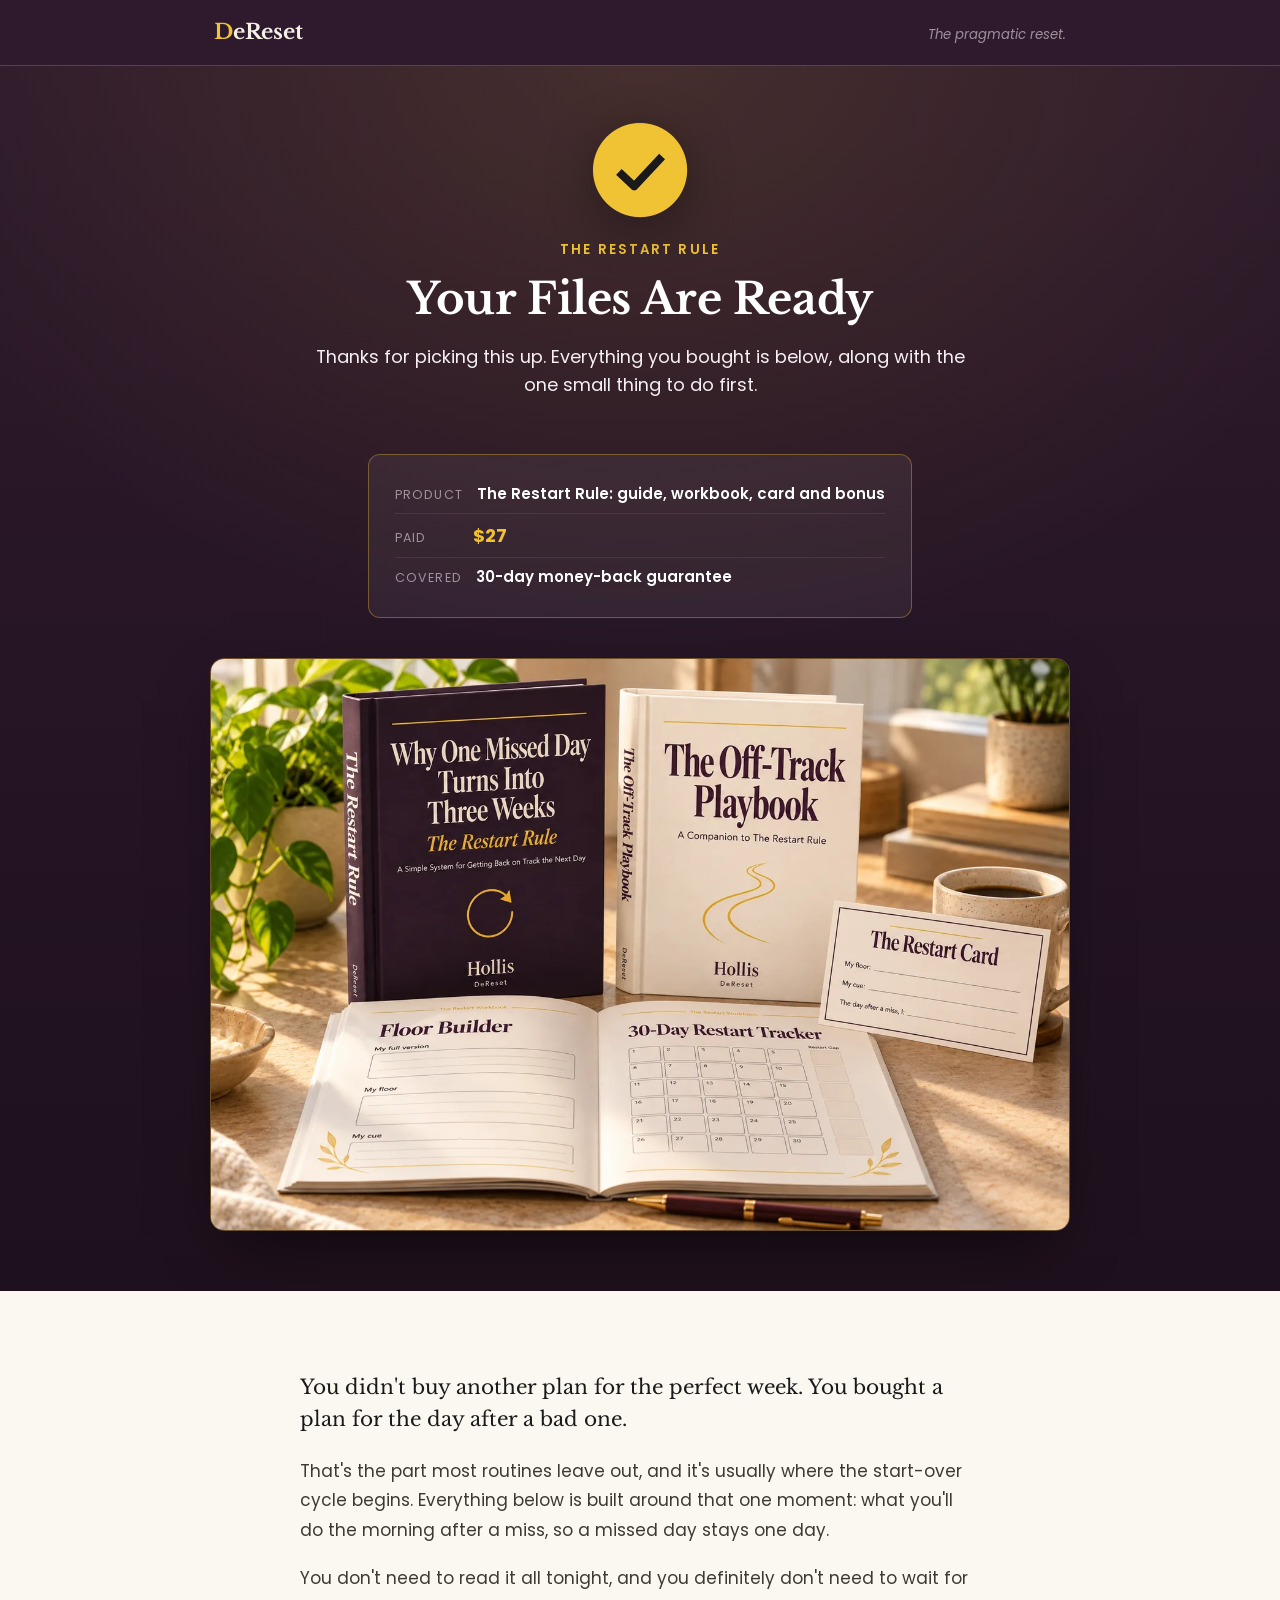
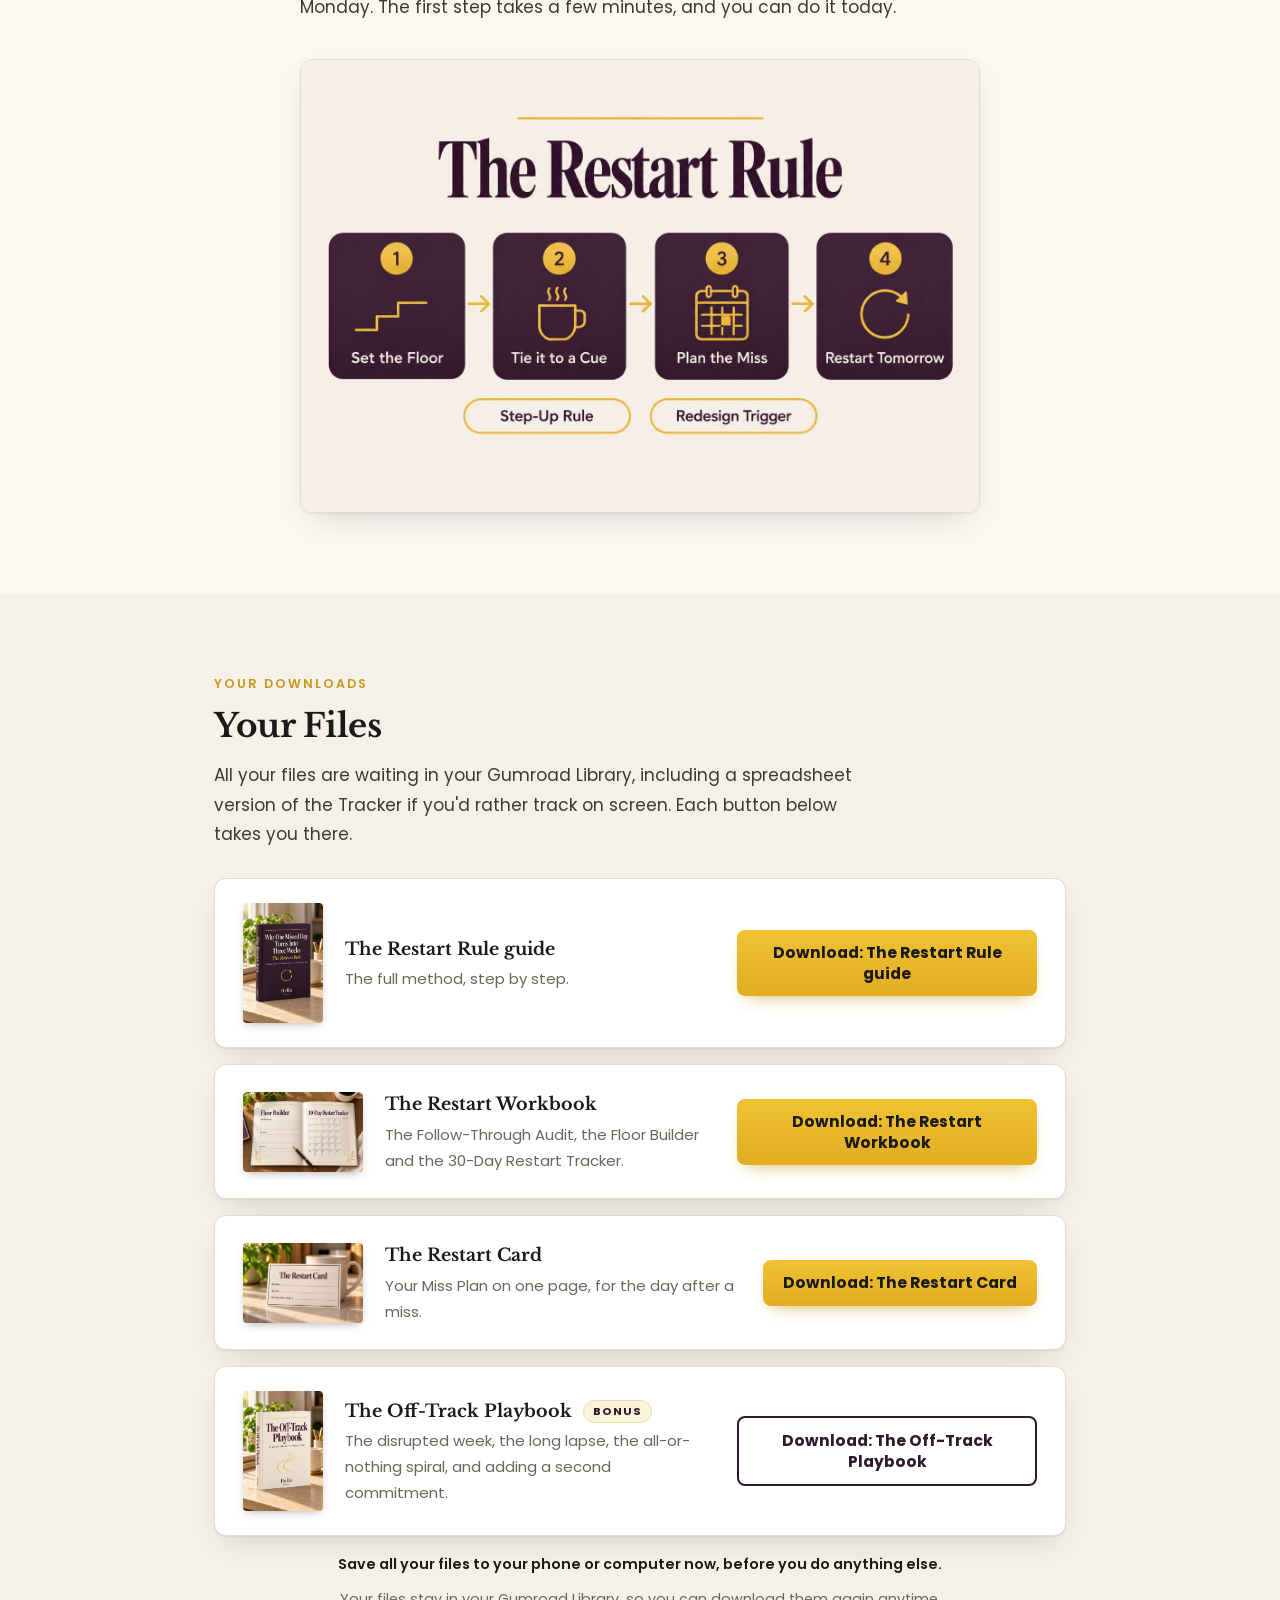
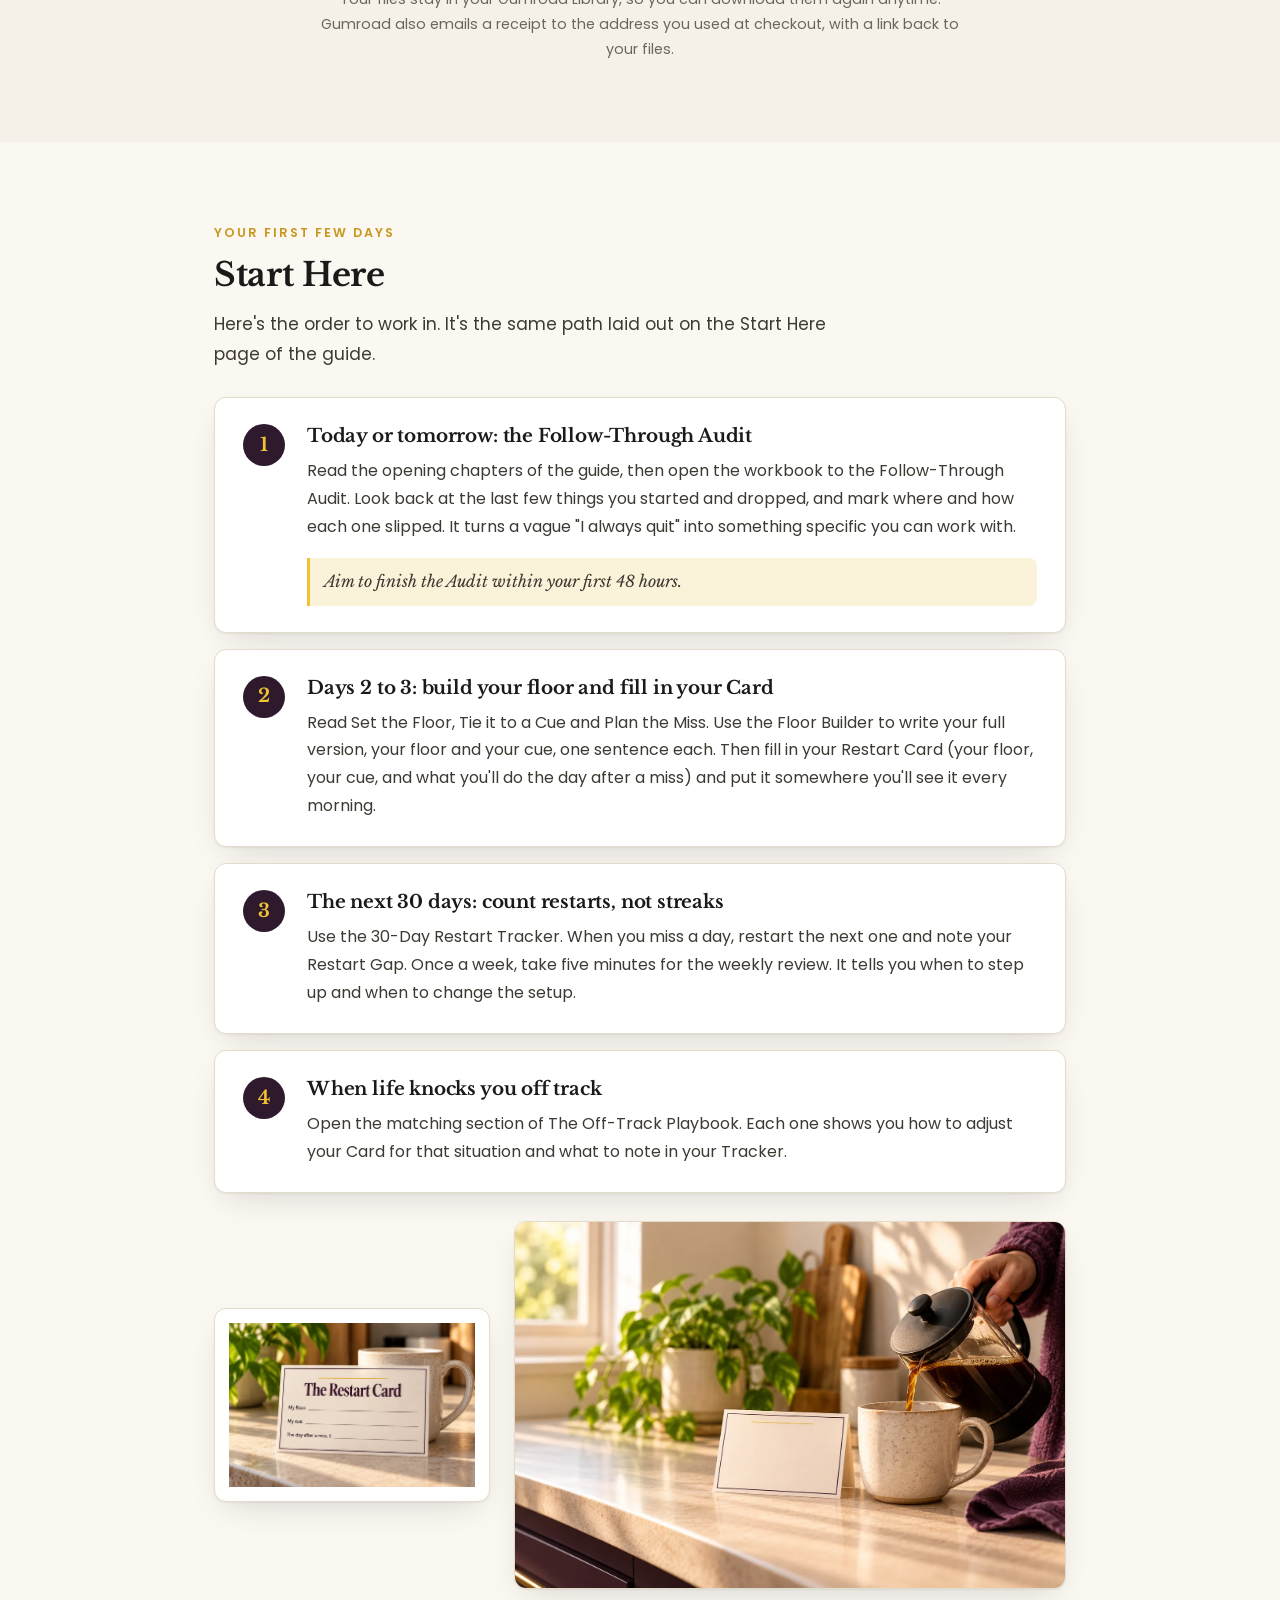
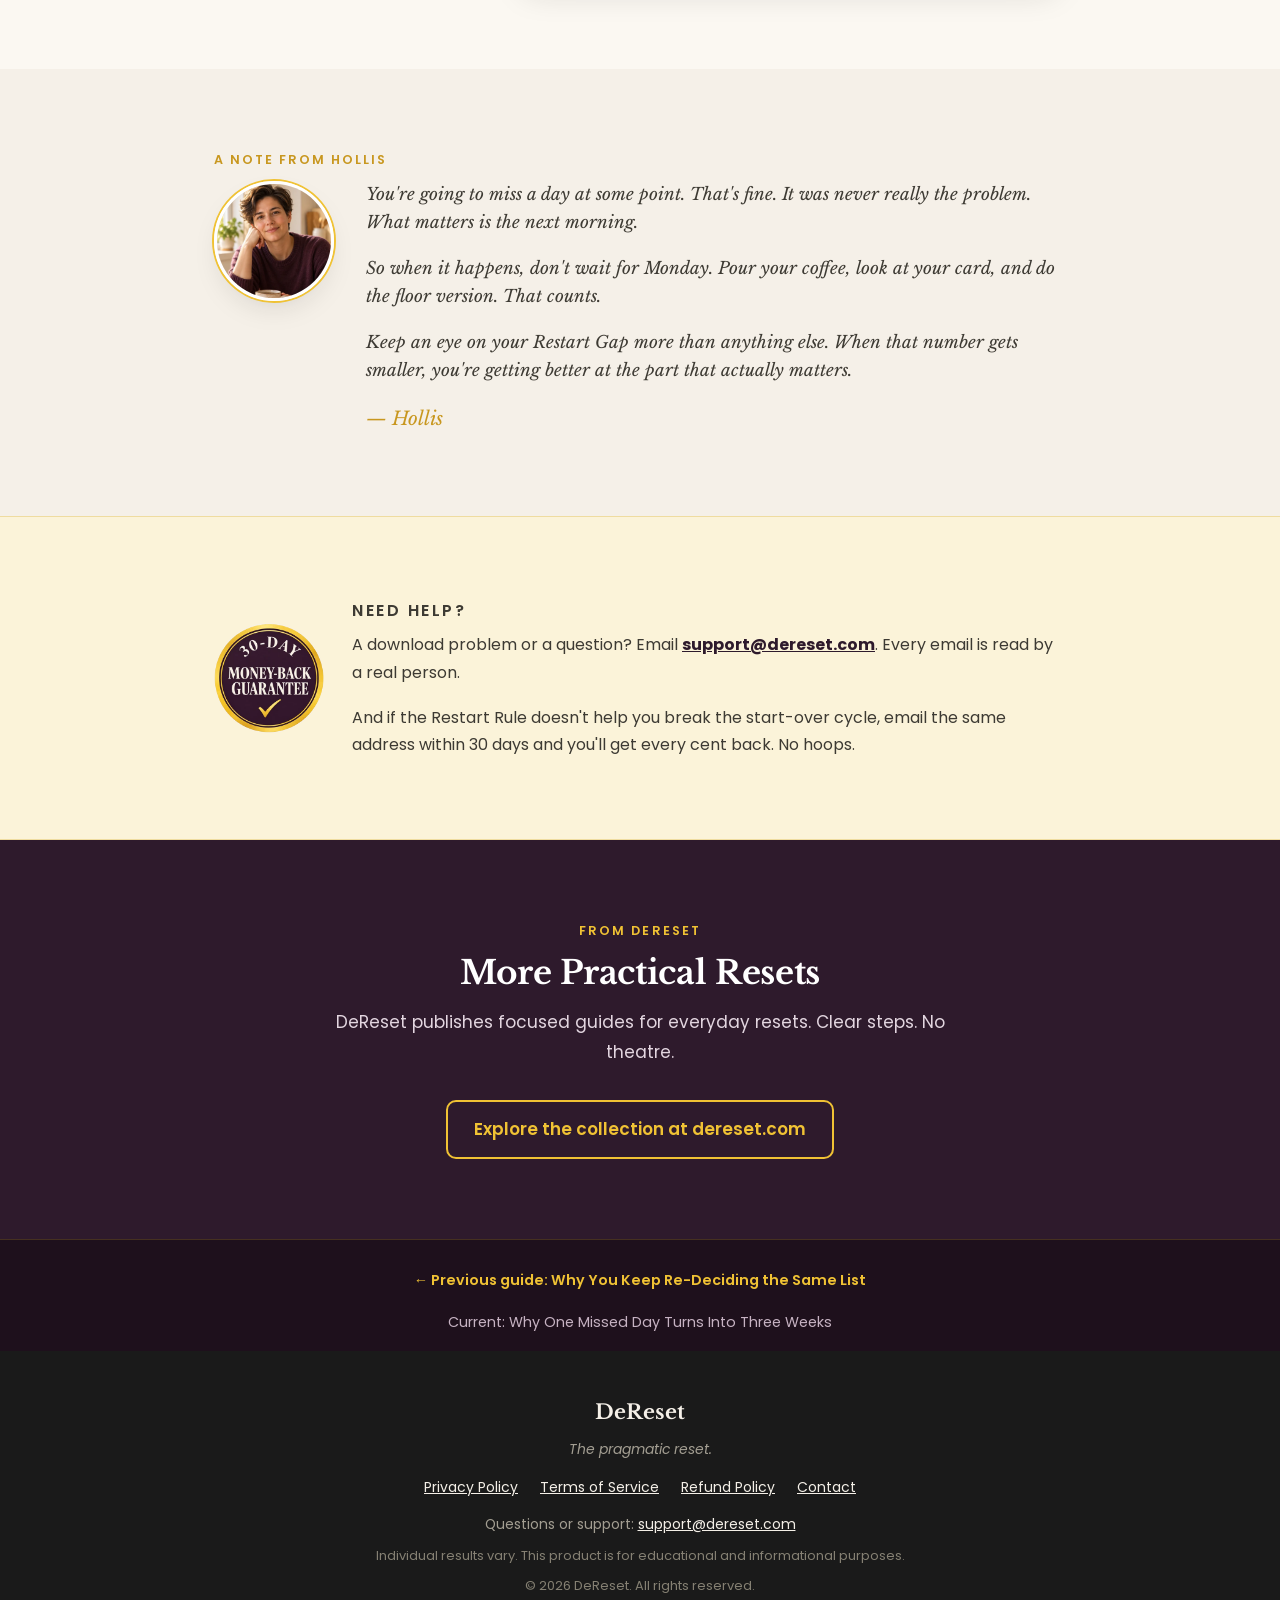
==== thank-you.html @ b69854fe "Add files via upload" ====
<!DOCTYPE html>
<html lang="en">
<head>
<meta charset="UTF-8">
<meta name="viewport" content="width=device-width, initial-scale=1.0">
<title>Your Restart Rule Files Are Ready | DeReset</title>
<meta name="robots" content="noindex">
<meta name="theme-color" content="#2e1a2c">
<link href="https://fonts.googleapis.com" rel="preconnect">
<link crossorigin="" href="https://fonts.gstatic.com" rel="preconnect">
<link href="https://fonts.googleapis.com/css2?family=Libre+Baskerville:ital,wght@0,400;0,700;1,400&amp;family=Poppins:wght@400;500;600;700&amp;display=swap" rel="stylesheet">
<link href="styles/thank-you.css" rel="stylesheet">
</head>
<body>

<a class="skip-link" href="#main">Skip to content</a>

<header class="brand-bar">
  <div class="container brand-bar-inner">
    <a class="brand-mark" href="https://dereset.com/">DeReset</a>
    <span class="brand-tag">The pragmatic reset.</span>
  </div>
</header>

<main id="main">

<section id="ty-hero">
  <div class="container">
    <img class="hero-check" src="assets/order-confirmed-check.webp" alt="Order confirmed" width="192" height="192">
    <p class="hero-eyebrow">The Restart Rule</p>
    <h1>Your Files Are Ready</h1>
    <p class="hero-sub">Thanks for picking this up. Everything you bought is below, along with the one small thing to do first.</p>
    <div class="order-confirmation-box">
      <div class="order-item"><span class="order-label">Product</span><span class="order-value">The Restart Rule: guide, workbook, card and bonus</span></div>
      <div class="order-item"><span class="order-label">Paid</span><span class="order-price">$27</span></div>
      <div class="order-item"><span class="order-label">Covered</span><span class="order-value">30-day money-back guarantee</span></div>
    </div>
    <figure class="ty-hero-media">
      <img src="assets/restart-rule-bundle.webp" alt="The Restart Rule guide, The Off-Track Playbook, The Restart Workbook and The Restart Card together on a sunlit counter" width="1400" height="933">
    </figure>
  </div>
</section>

<section id="ty-confirmation" class="band band-paper">
  <div class="container">
    <div class="ty-prose">
      <p class="ty-lead">You didn't buy another plan for the perfect week. You bought a plan for the day after a bad one.</p>
      <p>That's the part most routines leave out, and it's usually where the start-over cycle begins. Everything below is built around that one moment: what you'll do the morning after a miss, so a missed day stays one day.</p>
      <p>You don't need to read it all tonight, and you definitely don't need to wait for Monday. The first step takes a few minutes, and you can do it today.</p>
    </div>
    <figure class="figure-wide">
      <img src="assets/restart-rule-diagram.webp" alt="The Restart Rule in four steps: Set the Floor, Tie it to a Cue, Plan the Miss, Restart Tomorrow, with the Step-Up Rule and the Redesign Trigger as guardrails" width="1500" height="1000" loading="lazy">
    </figure>
  </div>
</section>

<section id="ty-access" class="band band-cream">
  <div class="container">
    <p class="section-eyebrow">Your downloads</p>
    <h2 class="section-title">Your Files</h2>
    <p class="section-intro">All your files are waiting in your Gumroad Library, including a spreadsheet version of the Tracker if you'd rather track on screen. Each button below takes you there.</p>

    <div class="download-block">
      <img class="dl-thumb" src="assets/restart-rule-book.webp" alt="The Restart Rule guide cover" width="900" height="1350" loading="lazy">
      <div class="dl-info">
        <p class="dl-title">The Restart Rule guide</p>
        <p class="dl-desc">The full method, step by step.</p>
      </div>
      <a href="https://gumroad.com/library" class="dl-btn">Download: The Restart Rule guide</a>
    </div>

    <div class="download-block">
      <img class="dl-thumb dl-thumb-wide" src="assets/restart-workbook-spread.webp" alt="The Restart Workbook open to the Floor Builder and the 30-Day Restart Tracker" width="1300" height="867" loading="lazy">
      <div class="dl-info">
        <p class="dl-title">The Restart Workbook</p>
        <p class="dl-desc">The Follow-Through Audit, the Floor Builder and the 30-Day Restart Tracker.</p>
      </div>
      <a href="https://gumroad.com/library" class="dl-btn">Download: The Restart Workbook</a>
    </div>

    <div class="download-block">
      <img class="dl-thumb dl-thumb-wide" src="assets/restart-card.webp" alt="The Restart Card with lines for My floor, My cue and The day after a miss, I" width="1000" height="667" loading="lazy">
      <div class="dl-info">
        <p class="dl-title">The Restart Card</p>
        <p class="dl-desc">Your Miss Plan on one page, for the day after a miss.</p>
      </div>
      <a href="https://gumroad.com/library" class="dl-btn">Download: The Restart Card</a>
    </div>

    <div class="download-block">
      <img class="dl-thumb" src="assets/off-track-playbook-book.webp" alt="The Off-Track Playbook cover" width="900" height="1350" loading="lazy">
      <div class="dl-info">
        <p class="dl-title">The Off-Track Playbook <span class="tag">BONUS</span></p>
        <p class="dl-desc">The disrupted week, the long lapse, the all-or-nothing spiral, and adding a second commitment.</p>
      </div>
      <a href="https://gumroad.com/library" class="dl-btn dl-btn-secondary">Download: The Off-Track Playbook</a>
    </div>

    <p class="confirm-note confirm-strong">Save all your files to your phone or computer now, before you do anything else.</p>
    <p class="confirm-note">Your files stay in your Gumroad Library, so you can download them again anytime. Gumroad also emails a receipt to the address you used at checkout, with a link back to your files.</p>
  </div>
</section>

<section id="ty-start-here" class="band band-paper">
  <div class="container">
    <p class="section-eyebrow">Your first few days</p>
    <h2 class="section-title">Start Here</h2>
    <p class="section-intro">Here's the order to work in. It's the same path laid out on the Start Here page of the guide.</p>

    <div class="start-step">
      <div class="step-number">1</div>
      <div class="step-body">
        <h3 class="step-title">Today or tomorrow: the Follow-Through Audit</h3>
        <p class="step-desc">Read the opening chapters of the guide, then open the workbook to the Follow-Through Audit. Look back at the last few things you started and dropped, and mark where and how each one slipped. It turns a vague "I always quit" into something specific you can work with.</p>
        <p class="step-callout">Aim to finish the Audit within your first 48 hours.</p>
      </div>
    </div>

    <div class="start-step">
      <div class="step-number">2</div>
      <div class="step-body">
        <h3 class="step-title">Days 2 to 3: build your floor and fill in your Card</h3>
        <p class="step-desc">Read Set the Floor, Tie it to a Cue and Plan the Miss. Use the Floor Builder to write your full version, your floor and your cue, one sentence each. Then fill in your Restart Card (your floor, your cue, and what you'll do the day after a miss) and put it somewhere you'll see it every morning.</p>
      </div>
    </div>

    <div class="start-step">
      <div class="step-number">3</div>
      <div class="step-body">
        <h3 class="step-title">The next 30 days: count restarts, not streaks</h3>
        <p class="step-desc">Use the 30-Day Restart Tracker. When you miss a day, restart the next one and note your Restart Gap. Once a week, take five minutes for the weekly review. It tells you when to step up and when to change the setup.</p>
      </div>
    </div>

    <div class="start-step">
      <div class="step-number">4</div>
      <div class="step-body">
        <h3 class="step-title">When life knocks you off track</h3>
        <p class="step-desc">Open the matching section of The Off-Track Playbook. Each one shows you how to adjust your Card for that situation and what to note in your Tracker.</p>
      </div>
    </div>

    <div class="ty-figs">
      <figure class="ty-fig-card">
        <img src="assets/restart-card.webp" alt="The Restart Card standing beside a mug on the counter" width="1000" height="667" loading="lazy">
      </figure>
      <figure class="ty-fig-photo">
        <img src="assets/hero-morning-restart.webp" alt="Morning coffee being poured beside a small card on the kitchen counter" width="1400" height="933" loading="lazy">
      </figure>
    </div>
  </div>
</section>

<section id="ty-creator-message" class="band band-cream">
  <div class="container">
    <p class="section-eyebrow">A note from Hollis</p>
    <div class="creator-message-block">
      <img class="creator-photo" src="assets/hollis.webp" alt="Hollis, the author" width="640" height="960" loading="lazy">
      <div>
        <p class="creator-quote">You're going to miss a day at some point. That's fine. It was never really the problem. What matters is the next morning.</p>
        <p class="creator-quote">So when it happens, don't wait for Monday. Pour your coffee, look at your card, and do the floor version. That counts.</p>
        <p class="creator-quote">Keep an eye on your Restart Gap more than anything else. When that number gets smaller, you're getting better at the part that actually matters.</p>
        <p class="creator-sig">— Hollis</p>
      </div>
    </div>
  </div>
</section>

<section id="ty-guarantee-reminder" class="band band-gold">
  <div class="container">
    <div class="guarantee-reminder-inner">
      <img class="guarantee-seal" src="assets/guarantee-seal-30-day.webp" alt="30-day money-back guarantee seal" width="360" height="360" loading="lazy">
      <div class="guarantee-reminder-text">
        <p class="section-eyebrow">Need help?</p>
        <p>A download problem or a question? Email <a href="mailto:support@dereset.com">support@dereset.com</a>. Every email is read by a real person.</p>
        <p>And if the Restart Rule doesn't help you break the start-over cycle, email the same address within 30 days and you'll get every cent back. No hoops.</p>
      </div>
    </div>
  </div>
</section>

<section id="ty-more" class="band band-dark">
  <div class="container center">
    <p class="section-eyebrow eyebrow-gold">From DeReset</p>
    <h2 class="section-title">More Practical Resets</h2>
    <p class="section-intro">DeReset publishes focused guides for everyday resets. Clear steps. No theatre.</p>
    <a class="ghost-btn" href="https://dereset.com/">Explore the collection at dereset.com</a>
  </div>
</section>

</main>

<nav class="product-nav" aria-label="DeReset product navigation">
  <div class="container product-nav-inner">
    <a href="https://decision-load-reset.dereset.com/">← Previous guide: Why You Keep Re-Deciding the Same List</a>
    <span class="current">Current: Why One Missed Day Turns Into Three Weeks</span>
  </div>
</nav>

<footer class="site-footer">
  <div class="container">
    <p class="footer-brand"><a href="https://dereset.com/">DeReset</a></p>
    <p class="footer-tag">The pragmatic reset.</p>
    <nav class="footer-links" aria-label="Legal">
      <a href="https://dereset.com/privacy">Privacy Policy</a>
      <a href="https://dereset.com/terms">Terms of Service</a>
      <a href="https://dereset.com/terms">Refund Policy</a>
      <a href="https://dereset.com/contact">Contact</a>
    </nav>
    <p>Questions or support: <a href="mailto:support@dereset.com">support@dereset.com</a></p>
    <p class="footer-fine">Individual results vary. This product is for educational and informational purposes.</p>
    <p class="footer-fine">© 2026 DeReset. All rights reserved.</p>
  </div>
</footer>

</body>
</html>
---- styles/thank-you.css ----
/* ============================================================
   The Restart Rule: Thank-You page
   Vertical: Personal Development. Tone: dusk plum #2e1a2c, taken from the cover art.
   Display: Libre Baskerville (400/700, italic 400). Body: Poppins.
   DeReset brand system: gold #f0c234, cream #f5f0e8, charcoal #1a1a1a.
   Built from the DeReset product-page kit (Personal Development reference package).
   ============================================================ */
:root {
  --gold: #f0c234;
  --gold-deep: #c8971f;
  --gold-pale: #fbf3d9;
  --cream: #f5f0e8;
  --paper: #fbf8f2;
  --charcoal: #1a1a1a;
  --ink-soft: #3d3a33;
  --muted: #6b665b;
  /* ---- VERTICAL / PRODUCT THEME: override these per product ---- */
  --tone: #2e1a2c;        /* hero, dark bands, step numbers — dusk plum */
  --tone-2: #3d2439;
  --tone-deep: #1e101c;   /* gradient end */
  --tone-text: #e3d6e0;   /* body text on tone */
  --tone-bright: #f6f0f4; /* emphasis text on tone */
  --tone-soft: #c7b3c3;   /* italic/intro text on tone */
  --tone-muted: #a08f9c;  /* small print on tone */
  --line: #e4dccb;
  --font-display: 'Libre Baskerville', Georgia, 'Times New Roman', serif;
  --font-body: 'Poppins', 'Segoe UI', Arial, sans-serif;
  --radius: 12px;
  --shadow: 0 1px 2px rgba(26,26,26,.05), 0 12px 32px -12px rgba(26,26,26,.18);
}

*, *::before, *::after { box-sizing: border-box; margin: 0; padding: 0; }
html { font-size: 16px; -webkit-text-size-adjust: 100%; }
body {
  background: var(--paper);
  color: var(--charcoal);
  font-family: var(--font-body);
  font-size: 1rem;
  line-height: 1.75;
  -webkit-font-smoothing: antialiased;
}
img { display: block; max-width: 100%; height: auto; }
a { color: inherit; }
:focus-visible { outline: 2px solid var(--gold); outline-offset: 2px; }

.skip-link { position: absolute; left: -9999px; top: 0; background: var(--gold); color: var(--charcoal); padding: 8px 14px; z-index: 10; }
.skip-link:focus { left: 12px; top: 12px; }

/* ---------- Layout ---------- */
.container { max-width: 820px; margin: 0 auto; padding: 0 24px; }
.narrow { max-width: 720px; }
.band { padding: 72px 0; }
.band-cream { background: var(--cream); }
.band-paper { background: var(--paper); }
.band-dark { background: var(--tone); color: var(--tone-text); }
.center { text-align: center; }
.center-block { text-align: center; }

/* ---------- Typography ---------- */
h1, h2, h3 { font-family: var(--font-display); color: var(--charcoal); letter-spacing: -0.01em; }
h1 { font-size: 2.15rem; line-height: 1.2; font-weight: 700; margin-bottom: 18px; }
h1 .h1-sub { display: block; font-style: italic; font-weight: 400; font-size: .62em; margin-top: 8px; color: var(--gold); }
h2 { font-size: 1.7rem; line-height: 1.28; font-weight: 700; margin-bottom: 22px; }
h3 { font-size: 1.2rem; line-height: 1.35; font-weight: 700; margin-bottom: 6px; }
p { margin-bottom: 1.05em; }
p:last-child { margin-bottom: 0; }
strong { font-weight: 600; }
del { color: #9a9486; }

.eyebrow {
  font-family: var(--font-body);
  font-size: .74rem;
  font-weight: 600;
  letter-spacing: .16em;
  text-transform: uppercase;
  color: var(--gold-deep);
  margin-bottom: 12px;
}
.eyebrow em { font-style: normal; }
.eyebrow-gold { color: var(--gold); }

.prose .lead { font-family: var(--font-display); font-size: 1.45rem; font-weight: 700; line-height: 1.3; }
.pull {
  font-family: var(--font-display);
  font-size: 1.3rem;
  font-style: italic;
  line-height: 1.45;
  border-left: 3px solid var(--gold);
  padding: 4px 0 4px 20px;
  margin: 1.6em 0;
}
.callout {
  background: var(--gold-pale);
  border: 1px solid #efdca0;
  border-radius: var(--radius);
  padding: 22px 24px;
  margin-top: 1.6em;
}

/* ---------- Brand bar ---------- */
.brand-bar { background: var(--tone); border-bottom: 1px solid rgba(240,194,52,.25); }
.brand-bar-inner { display: flex; align-items: baseline; justify-content: space-between; gap: 16px; padding-top: 14px; padding-bottom: 14px; }
.brand-mark { font-family: var(--font-display); font-weight: 700; font-size: 1.24rem; color: var(--cream); text-decoration: none; letter-spacing: -.01em; }
.brand-mark::first-letter { color: var(--gold); }
.brand-tag { font-size: .78rem; color: var(--tone-muted); font-style: italic; }

.band-gold { background: var(--gold-pale); border-top: 1px solid #efdca0; border-bottom: 1px solid #efdca0; }
.band-dark .section-title { color: #fff; }
.band-dark .section-eyebrow { color: var(--gold); }
.band-dark .section-intro { color: var(--tone-text); }

/* ---------- Hero ---------- */
#ty-hero {
  background:
    radial-gradient(100% 80% at 50% 0%, rgba(240,194,52,.12) 0%, rgba(240,194,52,0) 60%),
    linear-gradient(180deg, var(--tone) 0%, var(--tone-deep) 100%);
  color: var(--tone-text);
  text-align: center;
  padding: 56px 0 60px;
}
.hero-check { width: 96px; height: 96px; margin: 0 auto 20px; filter: drop-shadow(0 10px 24px rgba(0,0,0,.35)); }
.hero-eyebrow { font-size: .78rem; font-weight: 600; letter-spacing: .16em; text-transform: uppercase; color: var(--gold); margin-bottom: 12px; }
#ty-hero h1 { color: #fff; font-size: 2.05rem; line-height: 1.15; font-weight: 700; margin-bottom: 16px; }
.hero-sub { font-size: 1.05rem; color: var(--tone-bright); max-width: 560px; margin: 0 auto 28px; line-height: 1.6; }
.order-confirmation-box {
  display: inline-block;
  text-align: left;
  background: rgba(255,255,255,.06);
  border: 1px solid rgba(240,194,52,.35);
  border-radius: var(--radius);
  padding: 18px 22px;
  font-size: .88rem;
  max-width: 100%;
}
.order-item { display: flex; gap: 14px; align-items: baseline; padding: 6px 0; border-bottom: 1px solid rgba(255,255,255,.08); }
.order-item:last-child { border-bottom: none; }
.order-label { color: var(--tone-muted); font-size: .74rem; letter-spacing: .08em; text-transform: uppercase; min-width: 64px; flex-shrink: 0; }
.order-value { color: #fff; font-weight: 600; }
.order-price { color: var(--gold); font-weight: 700; font-size: 1.05rem; }

/* ---------- Section heads ---------- */
.section-eyebrow { font-size: .74rem; font-weight: 600; letter-spacing: .16em; text-transform: uppercase; color: var(--gold-deep); margin-bottom: 10px; }
.section-title { font-size: 1.6rem; margin-bottom: 14px; }
.section-intro { color: var(--ink-soft); margin-bottom: 28px; max-width: 640px; }
.center .section-intro { margin-left: auto; margin-right: auto; }

/* ---------- Downloads ---------- */
.download-block {
  display: flex;
  flex-direction: column;
  gap: 16px;
  background: #fff;
  border: 1px solid var(--line);
  border-radius: var(--radius);
  padding: 22px;
  margin-bottom: 16px;
  box-shadow: var(--shadow);
}
.dl-thumb { width: 64px; border-radius: 4px; box-shadow: 0 4px 10px -4px rgba(0,0,0,.35); flex-shrink: 0; }
.dl-thumb-wide { width: 120px; }
.dl-info { flex: 1; }
.dl-title { font-family: var(--font-display); font-size: 1.03rem; font-weight: 700; margin-bottom: 2px; }
.dl-desc { font-size: .88rem; color: var(--muted); }
.tag { display: inline-block; font-family: var(--font-body); font-size: .66rem; font-weight: 700; letter-spacing: .08em; color: var(--tone); background: var(--gold-pale); border: 1px solid #efdca0; border-radius: 999px; padding: 1px 9px; margin-left: 6px; vertical-align: 2px; }
.dl-btn {
  display: block;
  text-align: center;
  background: linear-gradient(180deg, var(--gold) 0%, #e2ad22 100%);
  color: var(--charcoal);
  text-decoration: none;
  font-weight: 700;
  font-size: .92rem;
  padding: 12px 20px;
  min-height: 46px;
  border-radius: 8px;
  white-space: nowrap;
  box-shadow: 0 8px 18px -10px rgba(200,151,31,.9);
}
.dl-btn-secondary { background: #fff; color: var(--tone); border: 2px solid var(--tone); box-shadow: none; }
.workbook-tabs-list { list-style: none; margin-top: 10px; }
.workbook-tabs-list li { position: relative; font-size: .86rem; color: var(--ink-soft); padding: 4px 0 4px 18px; }
.workbook-tabs-list li::before { content: "▸"; position: absolute; left: 0; color: var(--gold-deep); }
.tab-name { font-weight: 600; color: var(--charcoal); }
.confirm-note { font-size: .84rem; color: var(--muted); text-align: center; max-width: 640px; margin: 22px auto 0; }

/* ---------- Start here ---------- */
.start-step { display: flex; gap: 18px; align-items: flex-start; background: #fff; border: 1px solid var(--line); border-radius: var(--radius); padding: 22px; margin-bottom: 16px; box-shadow: var(--shadow); }
.step-number { width: 42px; height: 42px; flex-shrink: 0; display: grid; place-items: center; border-radius: 50%; background: var(--tone); color: var(--gold); font-family: var(--font-display); font-weight: 700; font-size: 1.1rem; }
.step-title { font-size: 1.08rem; margin-bottom: 8px; }
.step-desc { font-size: .94rem; color: var(--ink-soft); }
.step-callout { margin-top: 12px; background: var(--gold-pale); border-left: 3px solid var(--gold); border-radius: 0 8px 8px 0; padding: 10px 14px; font-family: var(--font-display); font-style: italic; font-size: .98rem; color: var(--ink-soft); }

/* ---------- Creator ---------- */
.creator-message-block { display: flex; flex-direction: column; gap: 20px; }
.creator-photo { width: 96px; height: 96px; border-radius: 50%; object-fit: cover; border: 3px solid #fff; box-shadow: 0 0 0 2px var(--gold), var(--shadow); flex-shrink: 0; }
.creator-quote { font-family: var(--font-display); font-style: italic; font-size: 1rem; line-height: 1.65; color: var(--ink-soft); }
.creator-sig { font-family: var(--font-display); font-weight: 700; color: var(--gold-deep); margin-top: 10px; font-size: 1.1rem; }

/* ---------- Guarantee ---------- */
.guarantee-reminder-inner { display: flex; flex-direction: column; align-items: center; text-align: center; gap: 18px; }
.guarantee-seal { width: 110px; height: 110px; flex-shrink: 0; }
.guarantee-reminder-text h3 { font-size: 1.3rem; margin-bottom: 6px; }
.guarantee-reminder-text p { font-size: .94rem; color: var(--ink-soft); }
.guarantee-reminder-text a { color: var(--tone); font-weight: 700; }

/* ---------- Support ---------- */
.support-email-link { display: inline-block; font-family: var(--font-display); font-weight: 700; font-size: 1.24rem; color: var(--tone); text-decoration: none; border-bottom: 2px solid var(--gold); padding-bottom: 2px; }
.support-note { font-size: .88rem; color: var(--muted); margin-top: 12px; }

/* ---------- More from DeReset ---------- */
.ghost-btn { display: inline-block; margin-top: 4px; padding: 13px 26px; border: 2px solid var(--gold); border-radius: 10px; color: var(--gold); font-weight: 600; text-decoration: none; }
.ghost-btn:hover { background: var(--gold); color: var(--charcoal); }

/* ---------- Footer ---------- */
.site-footer { background: var(--charcoal); color: #a39e92; padding: 44px 0; text-align: center; font-size: .82rem; line-height: 1.7; }
.site-footer p { margin-bottom: 8px; }
.site-footer a { color: var(--cream); }
.footer-brand a { font-family: var(--font-display); font-weight: 700; font-size: 1.2rem; text-decoration: none; }
.footer-tag { font-style: italic; }
.footer-links { display: flex; flex-wrap: wrap; justify-content: center; gap: 6px 22px; margin: 14px 0; }
.footer-fine { max-width: 620px; margin-left: auto; margin-right: auto; color: #858073; font-size: .76rem; }

/* ---------- Shared extension components (kit) ---------- */
.figure-wide { margin: 28px 0; }
.figure-wide img { width: 100%; border-radius: var(--radius); box-shadow: var(--shadow); }
.figure-wide figcaption { font-size: .82rem; color: var(--muted); text-align: center; margin-top: 10px; }
.band-dark .figure-wide figcaption { color: var(--tone-muted); }
.two-col { display: grid; gap: 32px; align-items: center; }
.card { background: #fff; border: 1px solid var(--line); border-radius: var(--radius); padding: 24px 22px; box-shadow: var(--shadow); }
.fit-grid { display: grid; gap: 18px; }
.fit-list { list-style: none; }
.fit-list li { position: relative; padding: 9px 0 9px 32px; border-bottom: 1px solid var(--line); font-size: .95rem; }
.fit-list li:last-child { border-bottom: none; }
.fit-list li::before { content: "✓"; position: absolute; left: 0; top: 10px; width: 22px; height: 22px; border-radius: 50%; background: var(--tone); color: var(--gold); font-size: .72rem; font-weight: 700; line-height: 22px; text-align: center; }
.fit-list.fit-no li::before { content: "✕"; background: #ece6da; color: var(--muted); }
.numbered { list-style: none; counter-reset: n; margin: 12px 0 20px; }
.numbered li { counter-increment: n; position: relative; padding: 10px 0 10px 46px; }
.numbered li::before { content: counter(n); position: absolute; left: 0; top: 8px; width: 32px; height: 32px; border-radius: 50%; background: var(--tone); color: var(--gold); font-family: var(--font-display); font-weight: 700; line-height: 32px; text-align: center; }
.check-list { list-style: none; margin: 8px 0 20px; }
.check-list li { position: relative; padding: 8px 0 8px 30px; }
.check-list li::before { content: "✓"; position: absolute; left: 0; top: 9px; width: 20px; height: 20px; border-radius: 50%; background: var(--gold); color: var(--charcoal); font-size: .66rem; font-weight: 700; line-height: 20px; text-align: center; }
.band-dark .check-list li::before { background: var(--gold); }
.quote-card { font-family: var(--font-display); font-style: italic; font-size: 1.25rem; line-height: 1.5; background: #fff; border-left: 4px solid var(--gold); border-radius: 0 var(--radius) var(--radius) 0; padding: 20px 24px; margin: 1.4em 0; box-shadow: var(--shadow); }
.text-link { color: var(--tone); font-weight: 600; text-decoration: underline; text-underline-offset: 3px; }
.band-dark .text-link { color: var(--gold); }

/* ---------- Product extensions ---------- */
/* The Restart Rule. Theme variables only; gold stays the CTA/accent. */
.ty-hero-media { max-width: 680px; margin: 28px auto 0; border-radius: 14px; overflow: hidden; border: 1px solid rgba(240,194,52,.35); box-shadow: 0 24px 60px -20px rgba(0,0,0,.6); }
.ty-hero-media img { width: 100%; }
#ty-hero h1 { margin-bottom: 0; }

.ty-prose { max-width: 680px; margin: 0 auto; }
.ty-prose p { color: var(--ink-soft); }
.ty-prose .ty-lead { font-family: var(--font-display); font-size: 1.18rem; line-height: 1.6; color: var(--charcoal); }
#ty-confirmation .figure-wide { max-width: 680px; margin: 36px auto 0; }
#ty-confirmation .figure-wide img { border: 1px solid var(--line); }

.download-block { display: grid; grid-template-columns: auto 1fr; align-items: center; gap: 16px; }
.download-block .dl-btn { grid-column: 1 / -1; }
.dl-thumb { width: 72px; background: #fff; }
.dl-btn { white-space: normal; line-height: 1.35; display: flex; align-items: center; justify-content: center; }
.confirm-note { margin-top: 10px; }
.confirm-note:first-of-type { margin-top: 22px; }
.confirm-strong { color: var(--charcoal); font-weight: 600; }

.ty-figs { display: grid; grid-template-columns: 1fr 2fr; gap: 16px; align-items: center; margin-top: 28px; }
.ty-figs figure { margin: 0; border-radius: var(--radius); overflow: hidden; box-shadow: var(--shadow); background: #fff; border: 1px solid var(--line); }
.ty-fig-card { padding: 8px; }
.ty-figs img { width: 100%; }

.creator-sig { font-style: italic; font-weight: 400; }
.guarantee-seal { border-radius: 50%; }
.guarantee-reminder-text .section-eyebrow { margin-bottom: 6px; }

/* Product navigation (DeReset cross-links) */
.product-nav { background: var(--tone-deep); color: var(--tone-muted); border-top: 1px solid rgba(240,194,52,.18); }
.product-nav-inner { display: flex; flex-wrap: wrap; justify-content: center; align-items: center; gap: 8px 28px; padding-top: 18px; padding-bottom: 18px; font-size: .84rem; line-height: 1.5; text-align: center; }
.product-nav a { color: var(--gold); font-weight: 600; text-decoration: none; display: inline-block; padding: 12px 0; min-height: 44px; }
.product-nav a:hover { text-decoration: underline; text-underline-offset: 3px; }
.product-nav .current { color: var(--tone-soft); }

.dl-thumb.dl-thumb-wide { width: 88px; }
.creator-photo { object-position: center 25%; }
#ty-hero .container { max-width: 1000px; }
#ty-hero h1 { margin-bottom: 18px; }
.hero-sub { max-width: 660px; margin-bottom: 32px; }
.hero-eyebrow { margin-bottom: 14px; }
.order-confirmation-box { margin-top: 0; padding: 20px 26px; }
.ty-hero-media { max-width: 860px; margin-top: 40px; }
.order-confirmation-box { margin-top: 22px; }
.step-callout { font-size: .94rem; }

/* ---------- Tablet ---------- */
@media (min-width: 768px) {
  #ty-hero h1 { font-size: 2.55rem; }
  .section-title { font-size: 1.92rem; }
  .band { padding: 80px 0; }
  .download-block { flex-direction: row; align-items: center; gap: 22px; padding: 24px 28px; }
  .dl-btn { flex-shrink: 0; }
  .start-step { padding: 26px 28px; gap: 22px; }
  .creator-message-block { flex-direction: row; align-items: flex-start; gap: 32px; }
  .creator-photo { width: 120px; height: 120px; }
  .guarantee-reminder-inner { flex-direction: row; text-align: left; gap: 28px; }
  .download-block { display: flex; }
  .dl-btn { max-width: 300px; }
  .dl-thumb { width: 80px; }
  .dl-thumb.dl-thumb-wide { width: 120px; }
  .ty-figs { gap: 24px; }
  .ty-fig-card { padding: 14px; }
}

@media (min-width: 1024px) {
  .two-col { grid-template-columns: 1fr 1fr; gap: 48px; }
  .fit-grid { grid-template-columns: 1fr 1fr; }
}

/* ============================================================
   DESKTOP LAYOUT — Decision 014. ≥1280px only; phones and tablets unchanged.
   Type is rem-based, so it scales with the root size.
   ============================================================ */
@media (min-width: 1280px) {
  html { font-size: 17px; }
  .container { max-width: 900px; }
}
@media (min-width: 1440px) {
  html { font-size: 18px; }
  .container { max-width: 960px; }
}
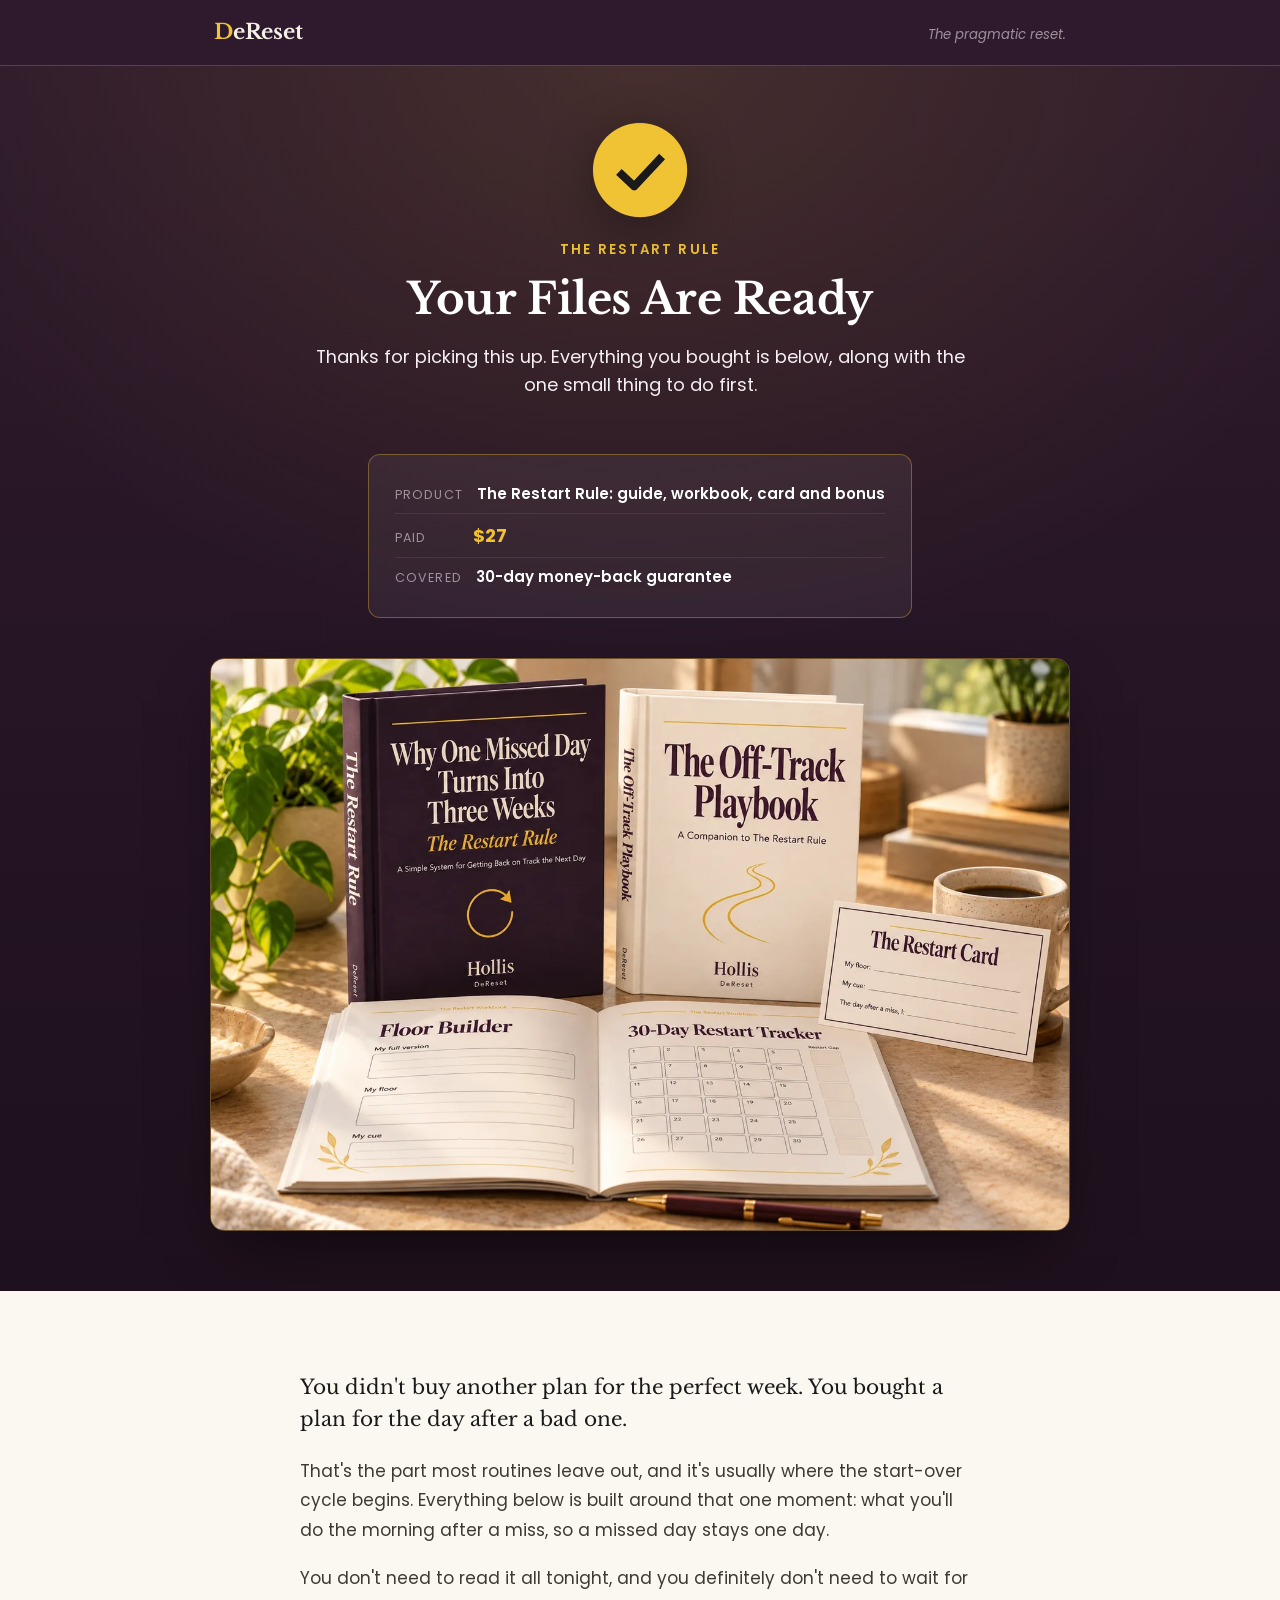
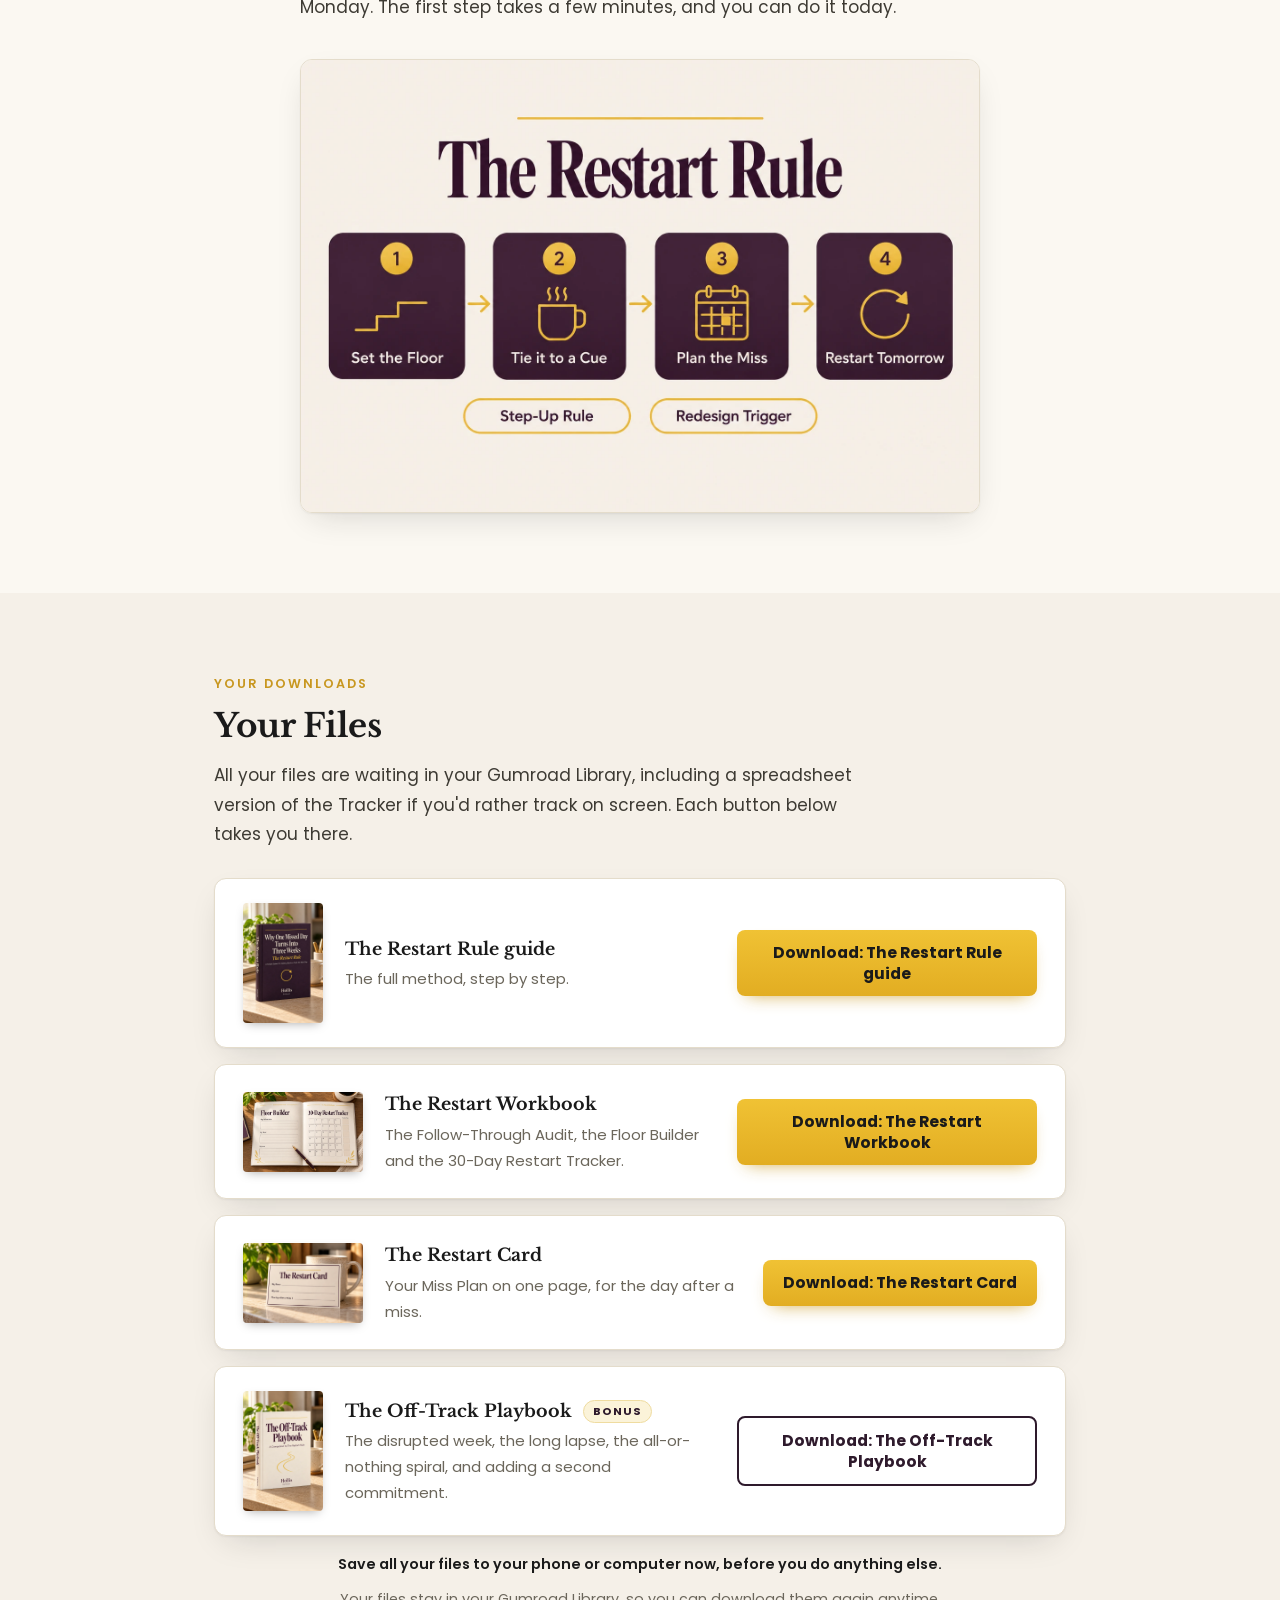
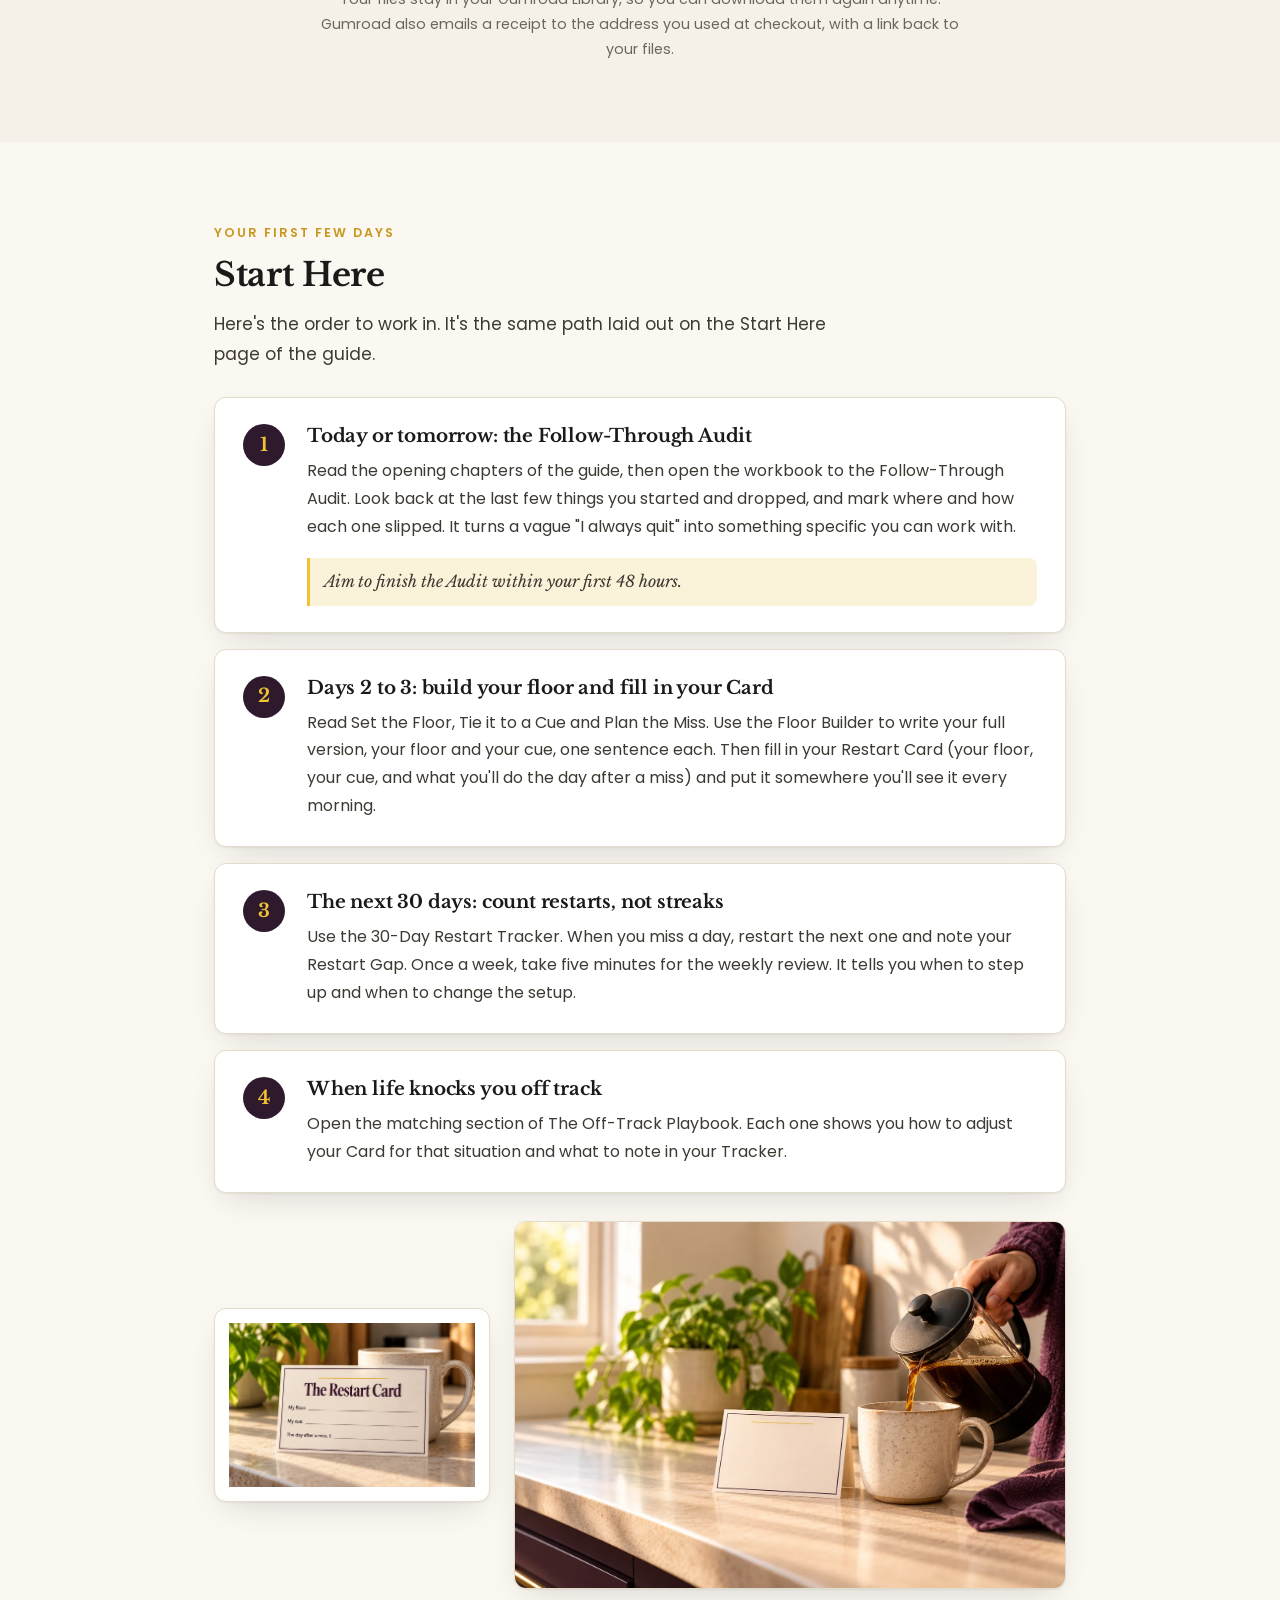
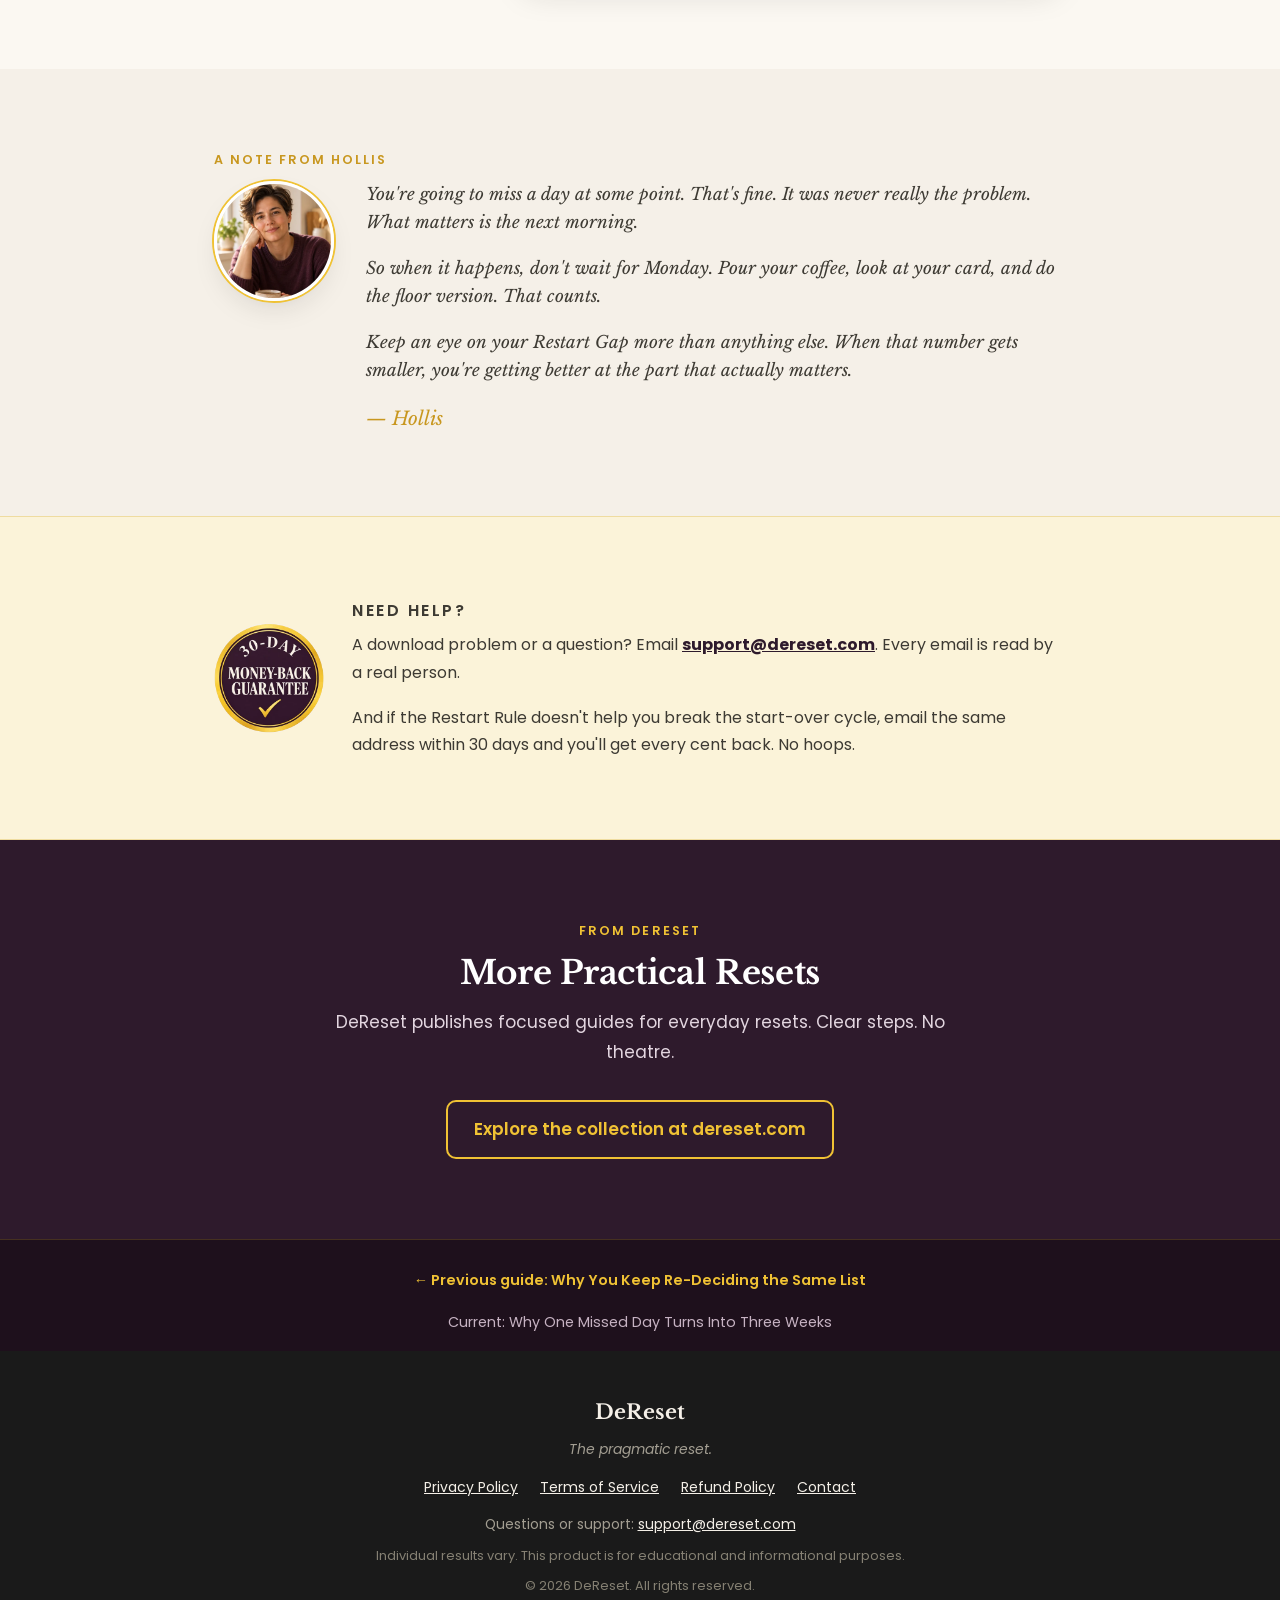
==== commit 60d7e949: "Add files via upload" ====
--- a/thank-you.html
+++ b/thank-you.html
@@ -61,7 +61,7 @@
     <p class="section-intro">All your files are waiting in your Gumroad Library, including a spreadsheet version of the Tracker if you'd rather track on screen. Each button below takes you there.</p>
 
     <div class="download-block">
-      <img class="dl-thumb" src="assets/restart-rule-book.webp" alt="The Restart Rule guide cover" width="900" height="1350" loading="lazy">
+      <img class="dl-thumb" src="assets/restart-rule-book.webp" alt="The Restart Rule guide cover" width="720" height="1080" loading="lazy">
       <div class="dl-info">
         <p class="dl-title">The Restart Rule guide</p>
         <p class="dl-desc">The full method, step by step.</p>
@@ -88,7 +88,7 @@
     </div>
 
     <div class="download-block">
-      <img class="dl-thumb" src="assets/off-track-playbook-book.webp" alt="The Off-Track Playbook cover" width="900" height="1350" loading="lazy">
+      <img class="dl-thumb" src="assets/off-track-playbook-book.webp" alt="The Off-Track Playbook cover" width="720" height="1080" loading="lazy">
       <div class="dl-info">
         <p class="dl-title">The Off-Track Playbook <span class="tag">BONUS</span></p>
         <p class="dl-desc">The disrupted week, the long lapse, the all-or-nothing spiral, and adding a second commitment.</p>
